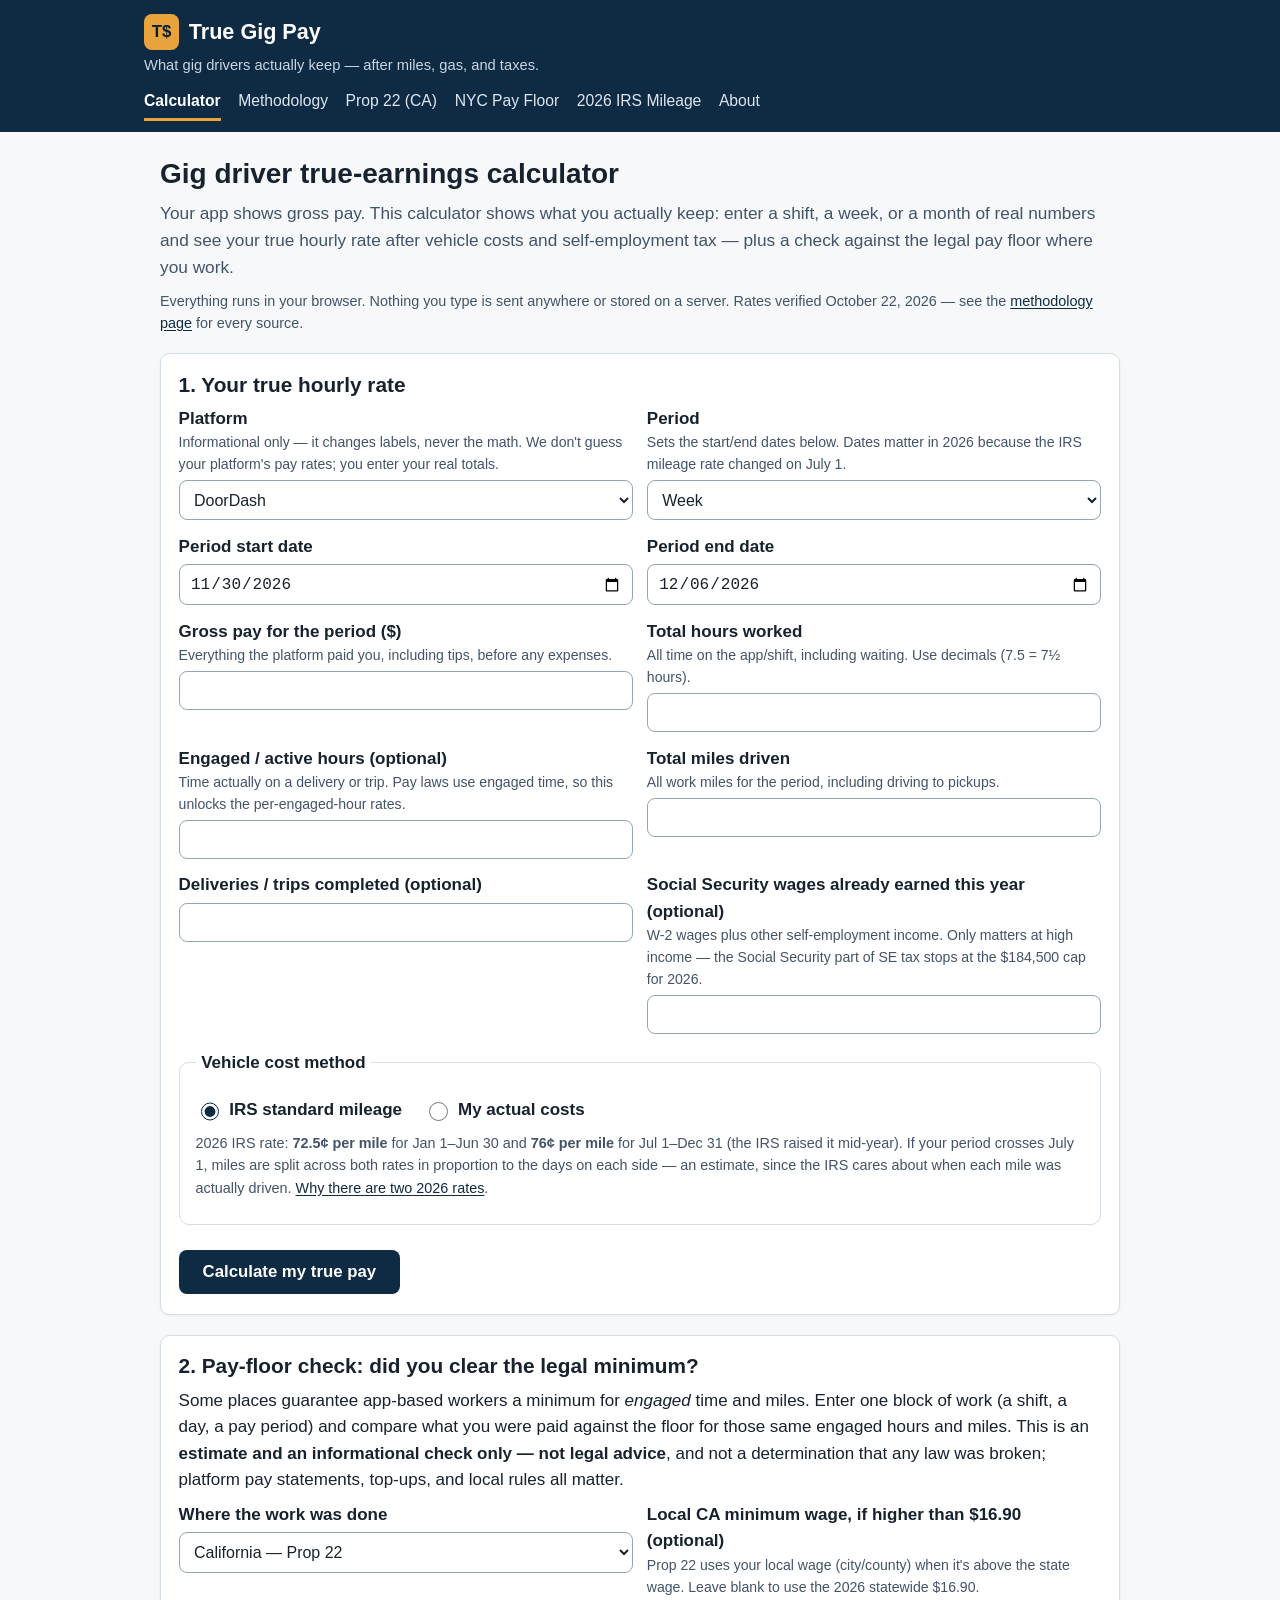
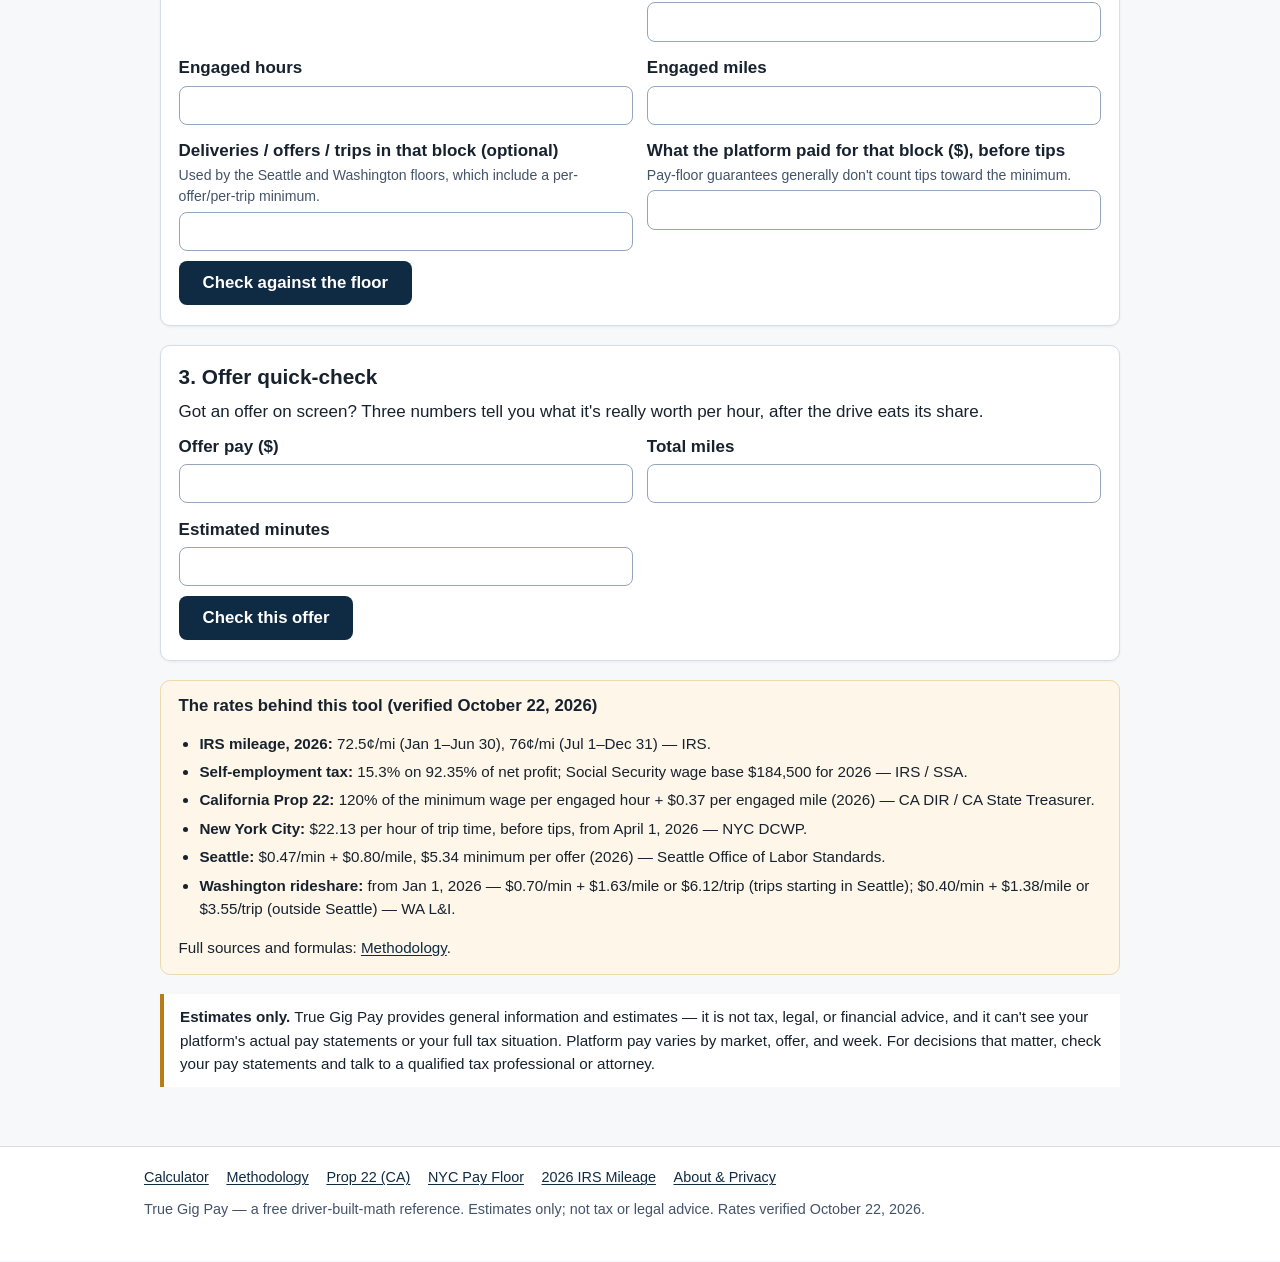
==== index.html @ 0ec1b2d3 "True Gig Pay v1.0 — initial site" ====
<!DOCTYPE html>
<html lang="en">
<head>
<meta charset="UTF-8">
<meta name="viewport" content="width=device-width, initial-scale=1.0">
<title>Gig Driver Pay Calculator — Your True Hourly Rate After Expenses &amp; Taxes | True Gig Pay</title>
<meta name="description" content="Free calculator for DoorDash, Uber Eats, Instacart and rideshare drivers: true $/hour after vehicle costs at the official 2026 IRS mileage rates, self-employment tax, plus CA Prop 22, NYC, Seattle and Washington pay-floor checks.">
<link rel="icon" href="favicon.svg" type="image/svg+xml">
<link rel="stylesheet" href="styles.css">
</head>
<body>
<a class="skip-link" href="#main">Skip to main content</a>
<header class="site-header">
  <div class="wrap">
    <a class="brand" href="index.html"><span class="mark" aria-hidden="true">T$</span> True Gig Pay</a>
    <p class="brand-tag">What gig drivers actually keep — after miles, gas, and taxes.</p>
    <nav class="main-nav" aria-label="Main">
      <a href="index.html" aria-current="page">Calculator</a>
      <a href="methodology.html">Methodology</a>
      <a href="prop-22.html">Prop 22 (CA)</a>
      <a href="nyc-pay.html">NYC Pay Floor</a>
      <a href="irs-mileage.html">2026 IRS Mileage</a>
      <a href="about.html">About</a>
    </nav>
  </div>
</header>

<main id="main">
  <h1>Gig driver true-earnings calculator</h1>
  <p class="lede">Your app shows gross pay. This calculator shows what you actually keep: enter a shift, a week, or a month of real numbers and see your true hourly rate after vehicle costs and self-employment tax — plus a check against the legal pay floor where you work.</p>
  <p class="small">Everything runs in your browser. Nothing you type is sent anywhere or stored on a server. Rates verified October 22, 2026 — see the <a href="methodology.html">methodology page</a> for every source.</p>

  <!-- ============ MAIN CALCULATOR ============ -->
  <section class="tool-card" aria-labelledby="calc-h">
    <h2 id="calc-h">1. Your true hourly rate</h2>
    <form id="calc-form" novalidate>
      <div class="grid">
        <div class="field">
          <label for="platform">Platform <span class="hint">Informational only — it changes labels, never the math. We don't guess your platform's pay rates; you enter your real totals.</span></label>
          <select id="platform" name="platform">
            <option value="DoorDash">DoorDash</option>
            <option value="Uber Eats">Uber Eats</option>
            <option value="Instacart">Instacart</option>
            <option value="Other gig app">Other gig app</option>
          </select>
        </div>
        <div class="field">
          <label for="period">Period <span class="hint">Sets the start/end dates below. Dates matter in 2026 because the IRS mileage rate changed on July 1.</span></label>
          <select id="period" name="period">
            <option value="day">Single day</option>
            <option value="week" selected>Week</option>
            <option value="month">Month</option>
            <option value="custom">Custom dates</option>
          </select>
        </div>
        <div class="field">
          <label for="start-date">Period start date</label>
          <input type="date" id="start-date" name="start-date" required>
        </div>
        <div class="field">
          <label for="end-date">Period end date</label>
          <input type="date" id="end-date" name="end-date" required>
        </div>
        <div class="field">
          <label for="gross">Gross pay for the period ($) <span class="hint">Everything the platform paid you, including tips, before any expenses.</span></label>
          <input type="number" id="gross" name="gross" inputmode="decimal" min="0" step="any" required aria-describedby="err-gross">
          <p class="field-error" id="err-gross" hidden></p>
        </div>
        <div class="field">
          <label for="hours">Total hours worked <span class="hint">All time on the app/shift, including waiting. Use decimals (7.5 = 7½ hours).</span></label>
          <input type="number" id="hours" name="hours" inputmode="decimal" min="0" step="any" required aria-describedby="err-hours">
          <p class="field-error" id="err-hours" hidden></p>
        </div>
        <div class="field">
          <label for="engaged-hours">Engaged / active hours (optional) <span class="hint">Time actually on a delivery or trip. Pay laws use engaged time, so this unlocks the per-engaged-hour rates.</span></label>
          <input type="number" id="engaged-hours" name="engaged-hours" inputmode="decimal" min="0" step="any" aria-describedby="err-engaged">
          <p class="field-error" id="err-engaged" hidden></p>
        </div>
        <div class="field">
          <label for="miles">Total miles driven <span class="hint">All work miles for the period, including driving to pickups.</span></label>
          <input type="number" id="miles" name="miles" inputmode="decimal" min="0" step="any" required aria-describedby="err-miles">
          <p class="field-error" id="err-miles" hidden></p>
        </div>
        <div class="field">
          <label for="trips">Deliveries / trips completed (optional)</label>
          <input type="number" id="trips" name="trips" inputmode="numeric" min="0" step="1" aria-describedby="err-trips">
          <p class="field-error" id="err-trips" hidden></p>
        </div>
        <div class="field">
          <label for="ss-wages">Social Security wages already earned this year (optional) <span class="hint">W-2 wages plus other self-employment income. Only matters at high income — the Social Security part of SE tax stops at the $184,500 cap for 2026.</span></label>
          <input type="number" id="ss-wages" name="ss-wages" inputmode="decimal" min="0" step="any" aria-describedby="err-sswages">
          <p class="field-error" id="err-sswages" hidden></p>
        </div>
      </div>

      <fieldset>
        <legend>Vehicle cost method</legend>
        <div class="radio-row">
          <label><input type="radio" name="vmode" value="irs" checked> IRS standard mileage</label>
          <label><input type="radio" name="vmode" value="actual"> My actual costs</label>
        </div>
        <div id="irs-note">
          <p class="small">2026 IRS rate: <strong>72.5¢ per mile</strong> for Jan 1–Jun 30 and <strong>76¢ per mile</strong> for Jul 1–Dec 31 (the IRS raised it mid-year). If your period crosses July 1, miles are split across both rates in proportion to the days on each side — an estimate, since the IRS cares about when each mile was actually driven. <a href="irs-mileage.html">Why there are two 2026 rates</a>.</p>
        </div>
        <div id="actual-fields" hidden>
          <div class="grid">
            <div class="field">
              <label for="fuel-price">Fuel price ($ per gallon)</label>
              <input type="number" id="fuel-price" name="fuel-price" inputmode="decimal" min="0" step="any" aria-describedby="err-fuel">
              <p class="field-error" id="err-fuel" hidden></p>
            </div>
            <div class="field">
              <label for="mpg">Your vehicle's MPG</label>
              <input type="number" id="mpg" name="mpg" inputmode="decimal" min="0" step="any" aria-describedby="err-mpg">
              <p class="field-error" id="err-mpg" hidden></p>
            </div>
            <div class="field span-2">
              <label for="other-costs">Other vehicle costs for the period ($) (optional) <span class="hint">Oil, tires, repairs, car washes — whatever you want counted on top of fuel.</span></label>
              <input type="number" id="other-costs" name="other-costs" inputmode="decimal" min="0" step="any">
            </div>
          </div>
        </div>
      </fieldset>

      <div class="error-summary" id="calc-errors" hidden role="alert"></div>
      <button type="submit" class="btn">Calculate my true pay</button>
    </form>

    <div class="results" id="calc-results" hidden aria-live="polite">
      <h3>Your results</h3>
      <table class="result-table">
        <tbody>
          <tr><th scope="row">Gross pay per total hour</th><td id="r-gross-hr">—</td></tr>
          <tr id="row-gross-engaged"><th scope="row">Gross pay per engaged hour</th><td id="r-gross-engaged-hr">—</td></tr>
          <tr><th scope="row">Vehicle cost for the period</th><td id="r-vehicle">—</td></tr>
          <tr><th scope="row" id="r-vehicle-note-label">How that vehicle cost was figured</th><td id="r-vehicle-note" style="font-weight:400; text-align:right;">—</td></tr>
          <tr><th scope="row">Net after vehicle costs</th><td id="r-net">—</td></tr>
          <tr><th scope="row">True net per total hour</th><td id="r-net-hr">—</td></tr>
          <tr id="row-net-engaged"><th scope="row">True net per engaged hour</th><td id="r-net-engaged-hr">—</td></tr>
          <tr id="row-per-trip"><th scope="row">Gross / net per delivery or trip</th><td id="r-per-trip">—</td></tr>
          <tr><th scope="row">Self-employment tax estimate (period)</th><td id="r-se-tax">—</td></tr>
          <tr><th scope="row">Set aside for taxes — per week</th><td id="r-set-week">—</td></tr>
          <tr><th scope="row">Set aside for taxes — per quarter</th><td id="r-set-quarter">—</td></tr>
        </tbody>
      </table>
      <div class="takehome">
        <p style="margin:0;">Take-home summary: <span class="big" id="r-takehome">—</span></p>
        <p class="small" id="r-takehome-note" style="margin:0.3rem 0 0;">That's gross pay minus vehicle costs minus the SE-tax estimate — before income tax, which depends on your whole tax picture. The set-aside figures scale this period's SE tax to a week/quarter; if this period isn't typical for you, treat them as a rough guide.</p>
      </div>
    </div>
  </section>

  <!-- ============ PAY-FLOOR CHECK ============ -->
  <section class="tool-card" aria-labelledby="floor-h">
    <h2 id="floor-h">2. Pay-floor check: did you clear the legal minimum?</h2>
    <p>Some places guarantee app-based workers a minimum for <em>engaged</em> time and miles. Enter one block of work (a shift, a day, a pay period) and compare what you were paid against the floor for those same engaged hours and miles. This is an <strong>estimate and an informational check only — not legal advice</strong>, and not a determination that any law was broken; platform pay statements, top-ups, and local rules all matter.</p>
    <form id="floor-form" novalidate>
      <div class="grid">
        <div class="field">
          <label for="jurisdiction">Where the work was done</label>
          <select id="jurisdiction" name="jurisdiction">
            <option value="ca">California — Prop 22</option>
            <option value="nyc">New York City — delivery</option>
            <option value="seattle-app">Seattle, WA — app-based work (incl. delivery)</option>
            <option value="wa-tnc-seattle">Washington — rideshare, trips starting in Seattle</option>
            <option value="wa-tnc-outside">Washington — rideshare, outside Seattle</option>
          </select>
        </div>
        <div class="field" id="ca-wage-field" >
          <label for="ca-wage">Local CA minimum wage, if higher than $16.90 (optional) <span class="hint">Prop 22 uses your local wage (city/county) when it's above the state wage. Leave blank to use the 2026 statewide $16.90.</span></label>
          <input type="number" id="ca-wage" name="ca-wage" inputmode="decimal" min="0" step="any">
        </div>
        <div class="field">
          <label for="floor-engaged-hours">Engaged hours</label>
          <input type="number" id="floor-engaged-hours" name="floor-engaged-hours" inputmode="decimal" min="0" step="any" required aria-describedby="err-floor-hours">
          <p class="field-error" id="err-floor-hours" hidden></p>
        </div>
        <div class="field">
          <label for="floor-engaged-miles">Engaged miles</label>
          <input type="number" id="floor-engaged-miles" name="floor-engaged-miles" inputmode="decimal" min="0" step="any" required aria-describedby="err-floor-miles">
          <p class="field-error" id="err-floor-miles" hidden></p>
        </div>
        <div class="field">
          <label for="floor-trips">Deliveries / offers / trips in that block (optional) <span class="hint">Used by the Seattle and Washington floors, which include a per-offer/per-trip minimum.</span></label>
          <input type="number" id="floor-trips" name="floor-trips" inputmode="numeric" min="0" step="1">
        </div>
        <div class="field">
          <label for="floor-gross">What the platform paid for that block ($), before tips <span class="hint">Pay-floor guarantees generally don't count tips toward the minimum.</span></label>
          <input type="number" id="floor-gross" name="floor-gross" inputmode="decimal" min="0" step="any" required aria-describedby="err-floor-gross">
          <p class="field-error" id="err-floor-gross" hidden></p>
        </div>
      </div>
      <div class="error-summary" id="floor-errors" hidden role="alert"></div>
      <button type="submit" class="btn">Check against the floor</button>
    </form>
    <div class="results" id="floor-results" hidden aria-live="polite">
      <h3>Floor check result</h3>
      <table class="result-table">
        <tbody>
          <tr><th scope="row" id="floor-name-label">Estimated legal floor</th><td id="f-floor">—</td></tr>
          <tr><th scope="row">What you were paid (before tips)</th><td id="f-actual">—</td></tr>
          <tr><th scope="row">Difference</th><td id="f-diff">—</td></tr>
        </tbody>
      </table>
      <p class="verdict" id="f-verdict"></p>
      <p class="small" id="f-note"></p>
    </div>
  </section>

  <!-- ============ OFFER QUICK-CHECK ============ -->
  <section class="tool-card" aria-labelledby="offer-h">
    <h2 id="offer-h">3. Offer quick-check</h2>
    <p>Got an offer on screen? Three numbers tell you what it's really worth per hour, after the drive eats its share.</p>
    <form id="offer-form" novalidate>
      <div class="grid">
        <div class="field">
          <label for="offer-pay">Offer pay ($)</label>
          <input type="number" id="offer-pay" name="offer-pay" inputmode="decimal" min="0" step="any" required aria-describedby="err-offer-pay">
          <p class="field-error" id="err-offer-pay" hidden></p>
        </div>
        <div class="field">
          <label for="offer-miles">Total miles</label>
          <input type="number" id="offer-miles" name="offer-miles" inputmode="decimal" min="0" step="any" required aria-describedby="err-offer-miles">
          <p class="field-error" id="err-offer-miles" hidden></p>
        </div>
        <div class="field">
          <label for="offer-minutes">Estimated minutes</label>
          <input type="number" id="offer-minutes" name="offer-minutes" inputmode="decimal" min="0" step="any" required aria-describedby="err-offer-minutes">
          <p class="field-error" id="err-offer-minutes" hidden></p>
        </div>
      </div>
      <div class="error-summary" id="offer-errors" hidden role="alert"></div>
      <button type="submit" class="btn">Check this offer</button>
    </form>
    <div class="results" id="offer-results" hidden aria-live="polite">
      <h3>Offer math</h3>
      <table class="result-table">
        <tbody>
          <tr><th scope="row">Pay per hour (before vehicle costs)</th><td id="o-gross-hr">—</td></tr>
          <tr><th scope="row">Pay per mile</th><td id="o-per-mile">—</td></tr>
          <tr><th scope="row">Vehicle cost of this offer (IRS rate)</th><td id="o-vehicle">—</td></tr>
          <tr><th scope="row">Net per hour after vehicle cost</th><td id="o-net-hr">—</td></tr>
        </tbody>
      </table>
      <p class="verdict" id="o-verdict"></p>
      <p class="small" id="o-note"></p>
    </div>
  </section>

  <div class="constants" role="note">
    <h2>The rates behind this tool (verified October 22, 2026)</h2>
    <ul>
      <li><strong>IRS mileage, 2026:</strong> 72.5¢/mi (Jan 1–Jun 30), 76¢/mi (Jul 1–Dec 31) — IRS.</li>
      <li><strong>Self-employment tax:</strong> 15.3% on 92.35% of net profit; Social Security wage base $184,500 for 2026 — IRS / SSA.</li>
      <li><strong>California Prop 22:</strong> 120% of the minimum wage per engaged hour + $0.37 per engaged mile (2026) — CA DIR / CA State Treasurer.</li>
      <li><strong>New York City:</strong> $22.13 per hour of trip time, before tips, from April 1, 2026 — NYC DCWP.</li>
      <li><strong>Seattle:</strong> $0.47/min + $0.80/mile, $5.34 minimum per offer (2026) — Seattle Office of Labor Standards.</li>
      <li><strong>Washington rideshare:</strong> from Jan 1, 2026 — $0.70/min + $1.63/mile or $6.12/trip (trips starting in Seattle); $0.40/min + $1.38/mile or $3.55/trip (outside Seattle) — WA L&amp;I.</li>
    </ul>
    <p style="margin-bottom:0;">Full sources and formulas: <a href="methodology.html">Methodology</a>.</p>
  </div>

  <div class="disclaimer">
    <p style="margin:0;"><strong>Estimates only.</strong> True Gig Pay provides general information and estimates — it is not tax, legal, or financial advice, and it can't see your platform's actual pay statements or your full tax situation. Platform pay varies by market, offer, and week. For decisions that matter, check your pay statements and talk to a qualified tax professional or attorney.</p>
  </div>
</main>

<footer class="site-footer">
  <div class="wrap">
    <nav aria-label="Footer">
      <a href="index.html">Calculator</a>
      <a href="methodology.html">Methodology</a>
      <a href="prop-22.html">Prop 22 (CA)</a>
      <a href="nyc-pay.html">NYC Pay Floor</a>
      <a href="irs-mileage.html">2026 IRS Mileage</a>
      <a href="about.html">About &amp; Privacy</a>
    </nav>
    <p>True Gig Pay — a free driver-built-math reference. Estimates only; not tax or legal advice. Rates verified October 22, 2026.</p>
  </div>
</footer>

<script src="calc.js"></script>
<script src="app.js"></script>
</body>
</html>
---- styles.css ----
/* True Gig Pay — styles. Mobile-first, no frameworks, system fonts. */

:root {
  --ink: #17222e;
  --ink-soft: #43536a;
  --bg: #f6f8fa;
  --card: #ffffff;
  --navy: #0f2a43;
  --navy-dark: #0a1e31;
  --gold: #b97d16;
  --gold-bright: #e8a33d;
  --line: #d5dde5;
  --good: #146c2e;
  --bad: #b3261e;
  --warn: #8a5a00;
  --radius: 10px;
}

* { box-sizing: border-box; }

html { -webkit-text-size-adjust: 100%; }

body {
  margin: 0;
  font-family: -apple-system, BlinkMacSystemFont, "Segoe UI", Roboto, "Helvetica Neue", Arial, sans-serif;
  color: var(--ink);
  background: var(--bg);
  line-height: 1.55;
  font-size: 17px;
}

a { color: var(--navy); text-decoration: underline; text-underline-offset: 2px; }
a:hover { color: var(--gold); }

/* Visible keyboard focus everywhere */
a:focus-visible, button:focus-visible, input:focus-visible,
select:focus-visible, [tabindex]:focus-visible {
  outline: 3px solid var(--gold-bright);
  outline-offset: 2px;
}

.skip-link {
  position: absolute; left: -9999px; top: 0;
  background: var(--navy); color: #fff; padding: 0.6rem 1rem; z-index: 50;
}
.skip-link:focus { left: 0; color: #fff; }

/* Header / nav */
.site-header {
  background: var(--navy);
  color: #fff;
  padding: 0.9rem 1rem 0.7rem;
}
.site-header .wrap { max-width: 62rem; margin: 0 auto; }
.brand {
  display: flex; align-items: center; gap: 0.6rem;
  color: #fff; text-decoration: none; font-weight: 700; font-size: 1.35rem;
}
.brand:hover { color: #fff; }
.brand .mark {
  display: inline-flex; align-items: center; justify-content: center;
  width: 2.2rem; height: 2.2rem; border-radius: 8px;
  background: var(--gold-bright); color: var(--navy-dark);
  font-weight: 800; font-size: 1.05rem;
}
.brand-tag { color: #c8d6e4; font-size: 0.92rem; margin: 0.25rem 0 0.55rem; }
.main-nav { display: flex; flex-wrap: wrap; gap: 0.3rem 1.1rem; }
.main-nav a { color: #dce7f2; text-decoration: none; font-size: 0.98rem; padding: 0.25rem 0; }
.main-nav a:hover { color: var(--gold-bright); text-decoration: underline; }
.main-nav a[aria-current="page"] { color: #fff; font-weight: 700; border-bottom: 3px solid var(--gold-bright); }

main { max-width: 62rem; margin: 0 auto; padding: 1.2rem 1rem 2.5rem; }

h1 { font-size: 1.75rem; line-height: 1.2; margin: 0.4rem 0 0.6rem; }
h2 { font-size: 1.3rem; margin: 1.6rem 0 0.5rem; line-height: 1.25; }
h3 { font-size: 1.08rem; margin: 1.1rem 0 0.4rem; }
p { margin: 0.55rem 0; }
.lede { font-size: 1.08rem; color: var(--ink-soft); }
.small { font-size: 0.9rem; color: var(--ink-soft); }
ul, ol { padding-left: 1.3rem; }
li { margin: 0.3rem 0; }

/* Cards / tool sections */
.tool-card {
  background: var(--card);
  border: 1px solid var(--line);
  border-radius: var(--radius);
  padding: 1.1rem 1.1rem 1.25rem;
  margin: 1.2rem 0;
  box-shadow: 0 1px 3px rgba(15, 42, 67, 0.06);
}
.tool-card > h2 { margin-top: 0; }
fieldset { border: 1px solid var(--line); border-radius: var(--radius); padding: 0.9rem 1rem 1rem; margin: 1rem 0; }
legend { font-weight: 700; padding: 0 0.35rem; }

.grid { display: grid; grid-template-columns: 1fr; gap: 0.85rem; }
@media (min-width: 640px) {
  .grid { grid-template-columns: 1fr 1fr; }
  .grid .span-2 { grid-column: span 2; }
}

.field label { display: block; font-weight: 600; margin-bottom: 0.25rem; }
.field .hint { font-weight: 400; font-size: 0.88rem; color: var(--ink-soft); display: block; }
.field input, .field select {
  width: 100%;
  padding: 0.6rem 0.65rem;
  font-size: 1rem;
  border: 1.5px solid #93a5b8;
  border-radius: 8px;
  background: #fff;
  color: var(--ink);
}
.field input[aria-invalid="true"], .field select[aria-invalid="true"] { border-color: var(--bad); }
.field-error { color: var(--bad); font-size: 0.9rem; margin: 0.3rem 0 0; font-weight: 600; }

.radio-row { display: flex; flex-wrap: wrap; gap: 0.6rem 1.4rem; margin: 0.4rem 0; }
.radio-row label { display: inline-flex; gap: 0.45rem; align-items: center; font-weight: 600; }
.radio-row input { width: 1.15rem; height: 1.15rem; accent-color: var(--navy); }

.btn {
  display: inline-block;
  background: var(--navy); color: #fff;
  border: none; border-radius: 8px;
  font-size: 1.05rem; font-weight: 700;
  padding: 0.75rem 1.5rem; cursor: pointer; margin-top: 0.6rem;
}
.btn:hover { background: var(--navy-dark); }

.error-summary {
  border: 2px solid var(--bad); border-radius: var(--radius);
  background: #fdf1f0; padding: 0.8rem 1rem; margin: 1rem 0;
}
.error-summary p { margin: 0; font-weight: 700; color: var(--bad); }

/* Results */
.results { margin-top: 1.2rem; border-top: 3px solid var(--gold-bright); padding-top: 0.8rem; }
.results h3 { margin-top: 0; }
.result-table { width: 100%; border-collapse: collapse; }
.result-table th, .result-table td {
  text-align: left; padding: 0.45rem 0.4rem; border-bottom: 1px solid var(--line); vertical-align: top;
}
.result-table th { font-weight: 600; color: var(--ink-soft); width: 58%; }
.result-table td { font-weight: 700; text-align: right; white-space: nowrap; }
@media (max-width: 480px) {
  .result-table th { width: auto; }
  .result-table td { white-space: normal; }
}
.takehome {
  background: #eef5ee; border: 1px solid #bcd8c0; border-radius: var(--radius);
  padding: 0.85rem 1rem; margin-top: 1rem;
}
.takehome .big { font-size: 1.35rem; font-weight: 800; }
.verdict { font-weight: 700; }
.verdict.good { color: var(--good); }
.verdict.bad { color: var(--bad); }
.verdict.warn { color: var(--warn); }

/* Info / constants strip */
.constants {
  background: #fdf6e9; border: 1px solid #ecd9ac; border-radius: var(--radius);
  padding: 0.9rem 1.1rem; margin: 1.2rem 0; font-size: 0.95rem;
}
.constants h2 { font-size: 1.05rem; margin-top: 0; }
.disclaimer {
  border-left: 4px solid var(--gold);
  background: #fff; padding: 0.7rem 1rem; margin: 1.2rem 0; font-size: 0.95rem;
}

/* Content pages */
.content-table { width: 100%; border-collapse: collapse; margin: 0.8rem 0; font-size: 0.96rem; }
.content-table th, .content-table td { border: 1px solid var(--line); padding: 0.5rem 0.6rem; text-align: left; vertical-align: top; }
.content-table th { background: #eef2f6; }
.formula {
  background: #eef2f6; border-radius: var(--radius);
  padding: 0.85rem 1rem; font-weight: 600; margin: 0.8rem 0;
}
.cta-box {
  background: var(--navy); color: #fff; border-radius: var(--radius);
  padding: 1rem 1.2rem; margin: 1.5rem 0;
}
.cta-box a { color: var(--gold-bright); font-weight: 700; }
.cta-box p { margin: 0.3rem 0; }

/* Footer */
.site-footer {
  border-top: 1px solid var(--line);
  background: #fff;
  padding: 1.2rem 1rem 2rem;
  font-size: 0.9rem; color: var(--ink-soft);
}
.site-footer .wrap { max-width: 62rem; margin: 0 auto; }
.site-footer nav { display: flex; flex-wrap: wrap; gap: 0.3rem 1.1rem; margin-bottom: 0.6rem; }

[hidden] { display: none !important; }
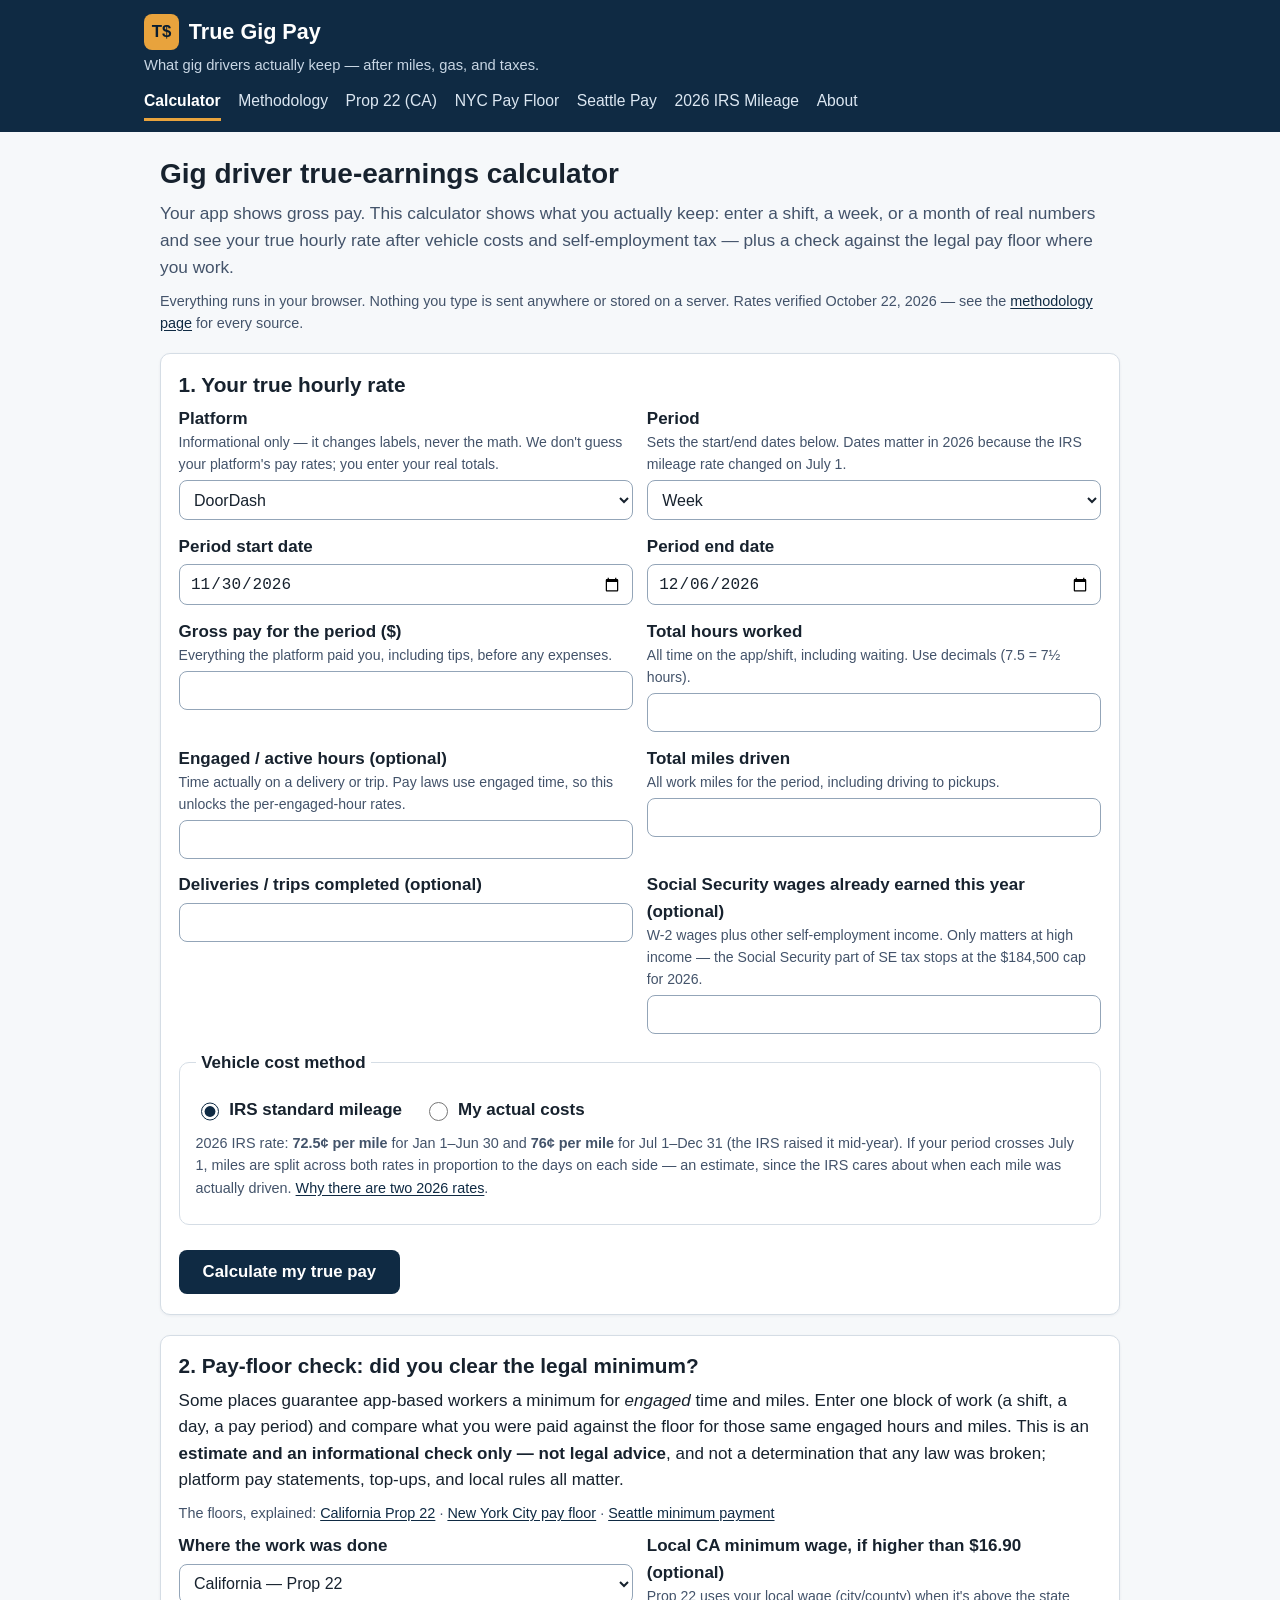
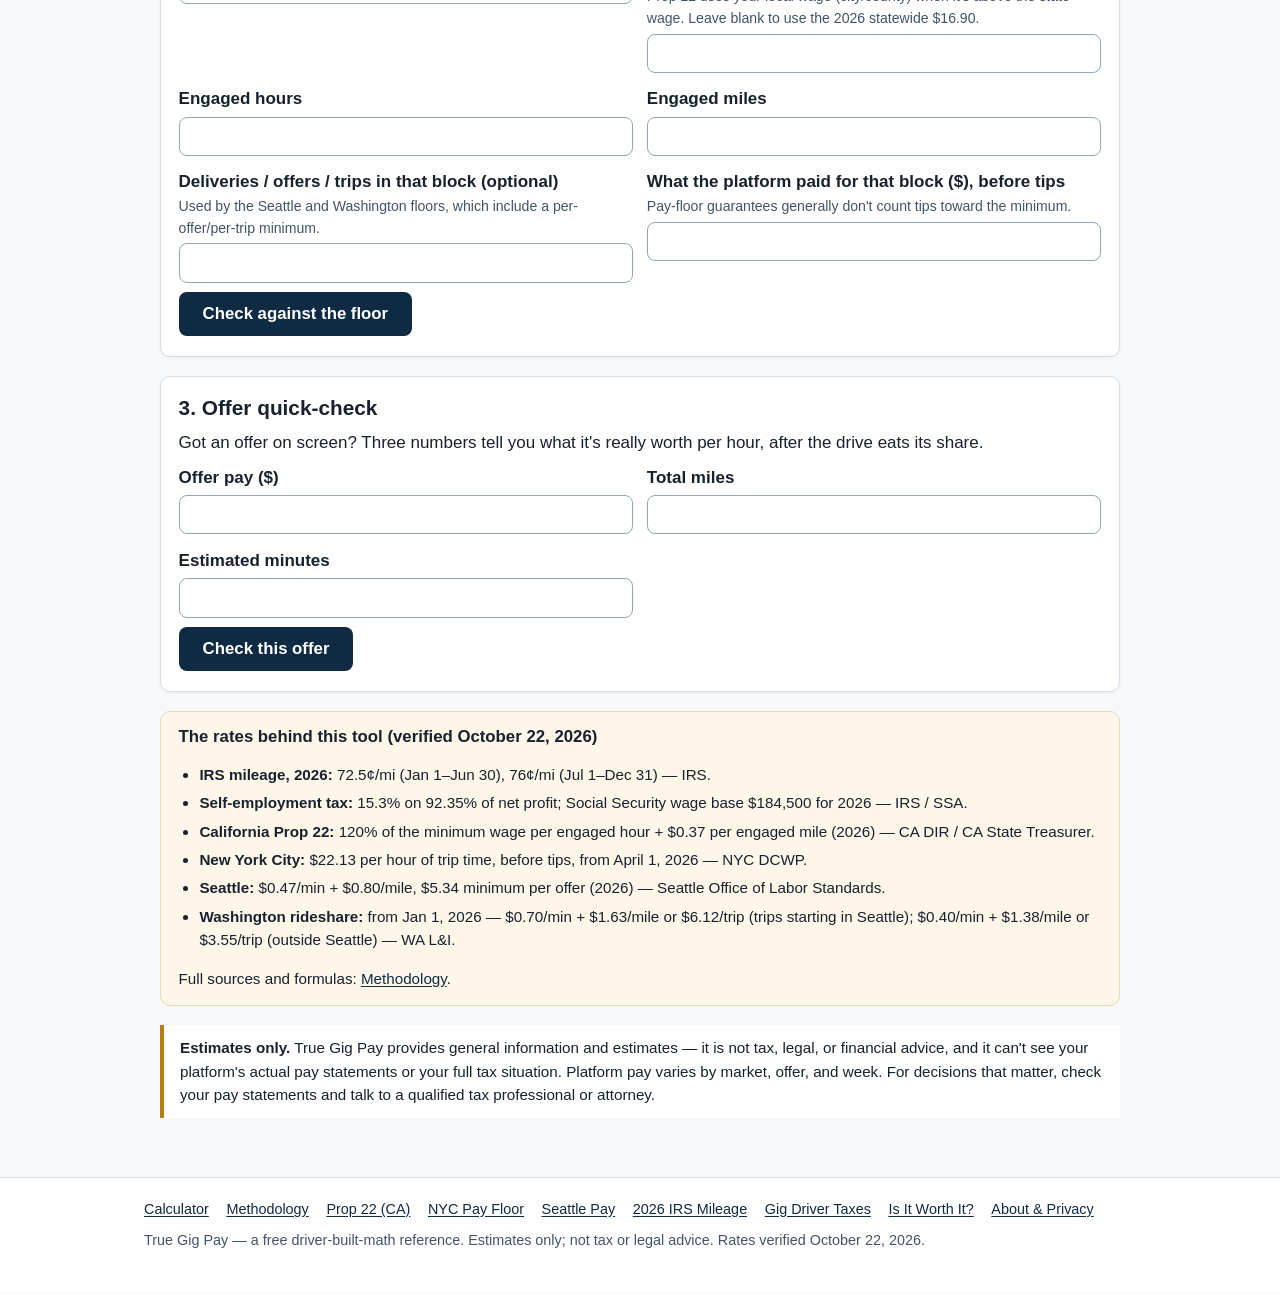
==== commit c0609839: "Phase 4 batch A: Seattle pay, gig driver taxes, worth-it guides" ====
--- a/index.html
+++ b/index.html
@@ -19,6 +19,7 @@
       <a href="methodology.html">Methodology</a>
       <a href="prop-22.html">Prop 22 (CA)</a>
       <a href="nyc-pay.html">NYC Pay Floor</a>
+      <a href="seattle-pay.html">Seattle Pay</a>
       <a href="irs-mileage.html">2026 IRS Mileage</a>
       <a href="about.html">About</a>
     </nav>
@@ -145,7 +146,7 @@
       </table>
       <div class="takehome">
         <p style="margin:0;">Take-home summary: <span class="big" id="r-takehome">—</span></p>
-        <p class="small" id="r-takehome-note" style="margin:0.3rem 0 0;">That's gross pay minus vehicle costs minus the SE-tax estimate — before income tax, which depends on your whole tax picture. The set-aside figures scale this period's SE tax to a week/quarter; if this period isn't typical for you, treat them as a rough guide.</p>
+        <p class="small" id="r-takehome-note" style="margin:0.3rem 0 0;">That's gross pay minus vehicle costs minus the SE-tax estimate — before income tax, which depends on your whole tax picture. The set-aside figures scale this period's SE tax to a week/quarter; if this period isn't typical for you, treat them as a rough guide. New to quarterly payments? The <a href="gig-driver-taxes.html">gig driver taxes guide</a> walks through how they work.</p>
       </div>
     </div>
   </section>
@@ -154,6 +155,7 @@
   <section class="tool-card" aria-labelledby="floor-h">
     <h2 id="floor-h">2. Pay-floor check: did you clear the legal minimum?</h2>
     <p>Some places guarantee app-based workers a minimum for <em>engaged</em> time and miles. Enter one block of work (a shift, a day, a pay period) and compare what you were paid against the floor for those same engaged hours and miles. This is an <strong>estimate and an informational check only — not legal advice</strong>, and not a determination that any law was broken; platform pay statements, top-ups, and local rules all matter.</p>
+    <p class="small">The floors, explained: <a href="prop-22.html">California Prop 22</a> · <a href="nyc-pay.html">New York City pay floor</a> · <a href="seattle-pay.html">Seattle minimum payment</a></p>
     <form id="floor-form" novalidate>
       <div class="grid">
         <div class="field">
@@ -272,7 +274,10 @@
       <a href="methodology.html">Methodology</a>
       <a href="prop-22.html">Prop 22 (CA)</a>
       <a href="nyc-pay.html">NYC Pay Floor</a>
+      <a href="seattle-pay.html">Seattle Pay</a>
       <a href="irs-mileage.html">2026 IRS Mileage</a>
+      <a href="gig-driver-taxes.html">Gig Driver Taxes</a>
+      <a href="is-it-worth-it.html">Is It Worth It?</a>
       <a href="about.html">About &amp; Privacy</a>
     </nav>
     <p>True Gig Pay — a free driver-built-math reference. Estimates only; not tax or legal advice. Rates verified October 22, 2026.</p>
